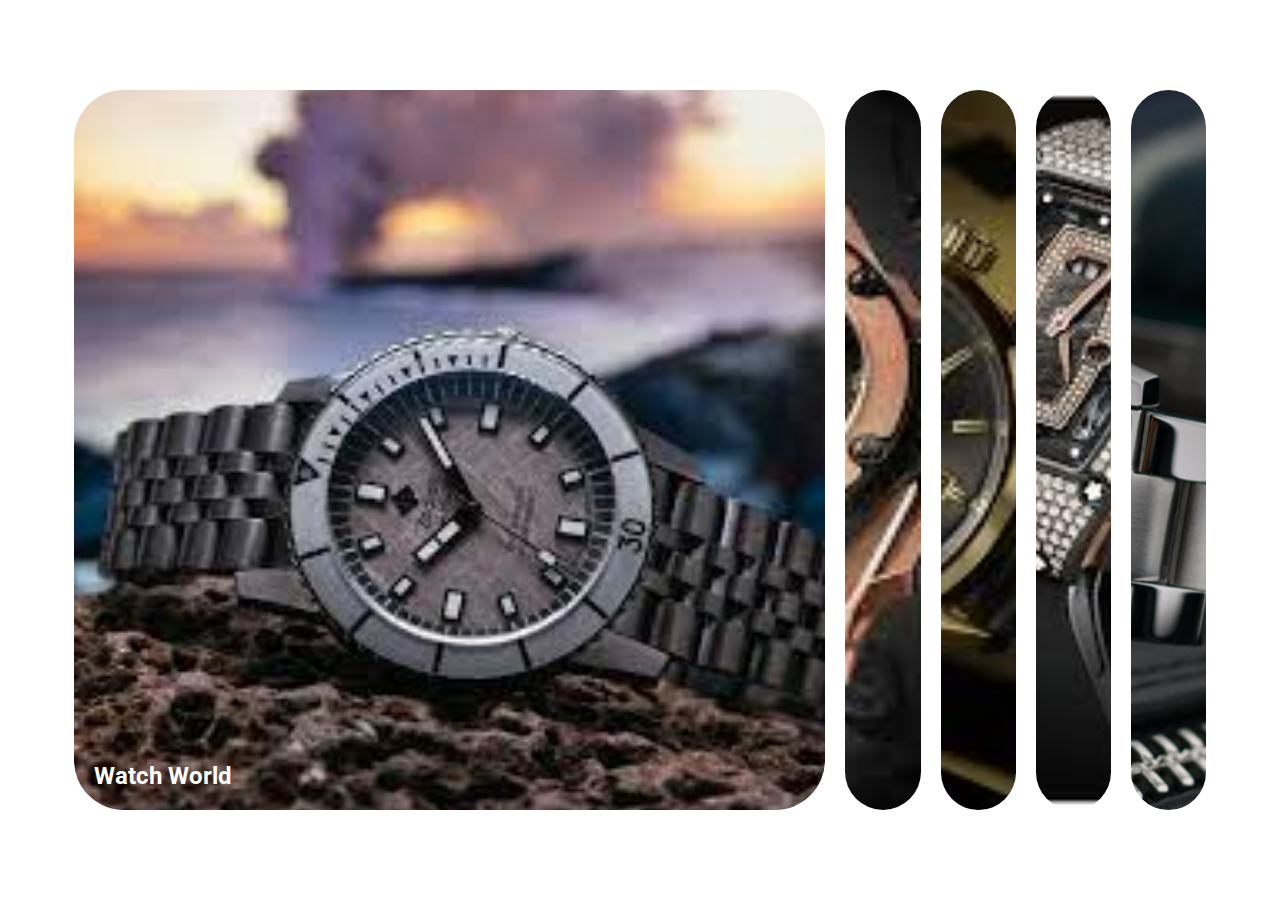
==== ExpandingCards/index.html @ 87e76044 "FIrst Commit" ====
<!DOCTYPE html>
<html lang="en">
<head>
    <meta charset="UTF-8">
    <meta http-equiv="X-UA-Compatible" content="IE=edge">
    <meta name="viewport" content="width=device-width, initial-scale=1.0">
    <link rel="stylesheet" href="https://cdnjs.cloudflare.com/ajax/libs/font-awesome/6.3.0/css/all.min.css" integrity="sha512-SzlrxWUlpfuzQ+pcUCosxcglQRNAq/DZjVsC0lE40xsADsfeQoEypE+enwcOiGjk/bSuGGKHEyjSoQ1zVisanQ==" crossorigin="anonymous" referrerpolicy="no-referrer" />
    <link rel="stylesheet" href="style.css" >
    <title>My Project</title>
</head>
<body>
    <div class="container">
        <div class="panel active" style="background-image: url('images/Watches.jpg')">
            <h3>Watch World</h3>
        </div>
        <div class="panel" style="background-image : url('images/Hublot.jpg')">
            <h3>Hublot</h3>
        </div>
        <div class="panel" style="background-image :url('images/Tag.jpg')">
            <h3>Tag Heuer</h3>
        </div>
        <div class="panel" style="background-image :url('images/richard.jpg')">
            <h3>Richard Mille</h3>
        </div>
        <div class="panel" style="background-image :url('images/rado.jpg')">
            <h3>Rado</h3>
        </div>
    
    </div>
       

    </div>
    <script src="script.js"></script>
</body>
</html>
---- ExpandingCards/style.css ----
@import url('https://fonts.googleapis.com/css2?family=Roboto:ital@1&display=swap');

*{
    box-sizing : border-box;
}

body{
    font-family: 'Roboto', sans-serif;
    align-items: center;
    flex-direction: column;
    justify-content: center;
    height: 100vh;
    display: flex;
    overflow: hidden;
    margin: 0;
}

.container{
    display: flex;
    width: 90vw;

}
.panel{
    background-size: cover;
    background-position: center;
    background-repeat: no-repeat;
    height: 80vh;
    border-radius: 50px;
    color: white;
    cursor: pointer;
    flex: 0.5;
    margin: 10px;
    position: relative;
    transition: flex 0.7s ease-in;
}
.panel h3{
    font-size: 24px;
    position: absolute;
    bottom : 20px;
    left : 20px;
    opacity: 0;
    margin: 0;
    transition: opacity 0.3s ;

}

.panel.active{
    flex:5;
 
}
.panel.active h3 {
    opacity: 1;
    transition: opacity 0.3s ease-in 0.4s;
}
@media(max-width: 480px){
    .container{
        width:100vw;
    }

.panel:nth-of-type(4),
.panel:last-child{
    display:none;
}
}
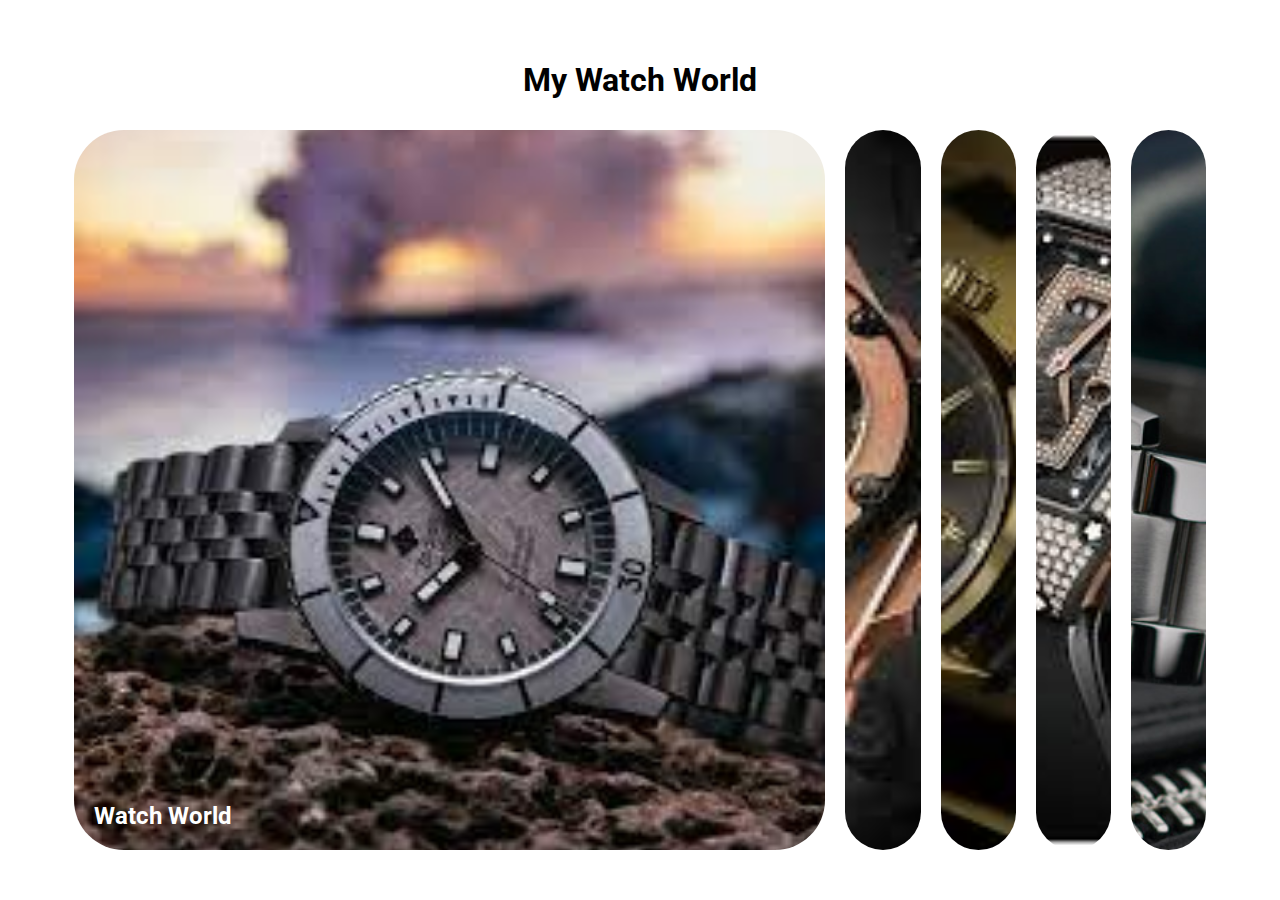
==== commit b2040770: "second commit" ====
--- a/ExpandingCards/index.html
+++ b/ExpandingCards/index.html
@@ -9,6 +9,9 @@
     <title>My Project</title>
 </head>
 <body>
+    <div>
+        <H1>My Watch World</H1>
+    </div>
     <div class="container">
         <div class="panel active" style="background-image: url('images/Watches.jpg')">
             <h3>Watch World</h3>
